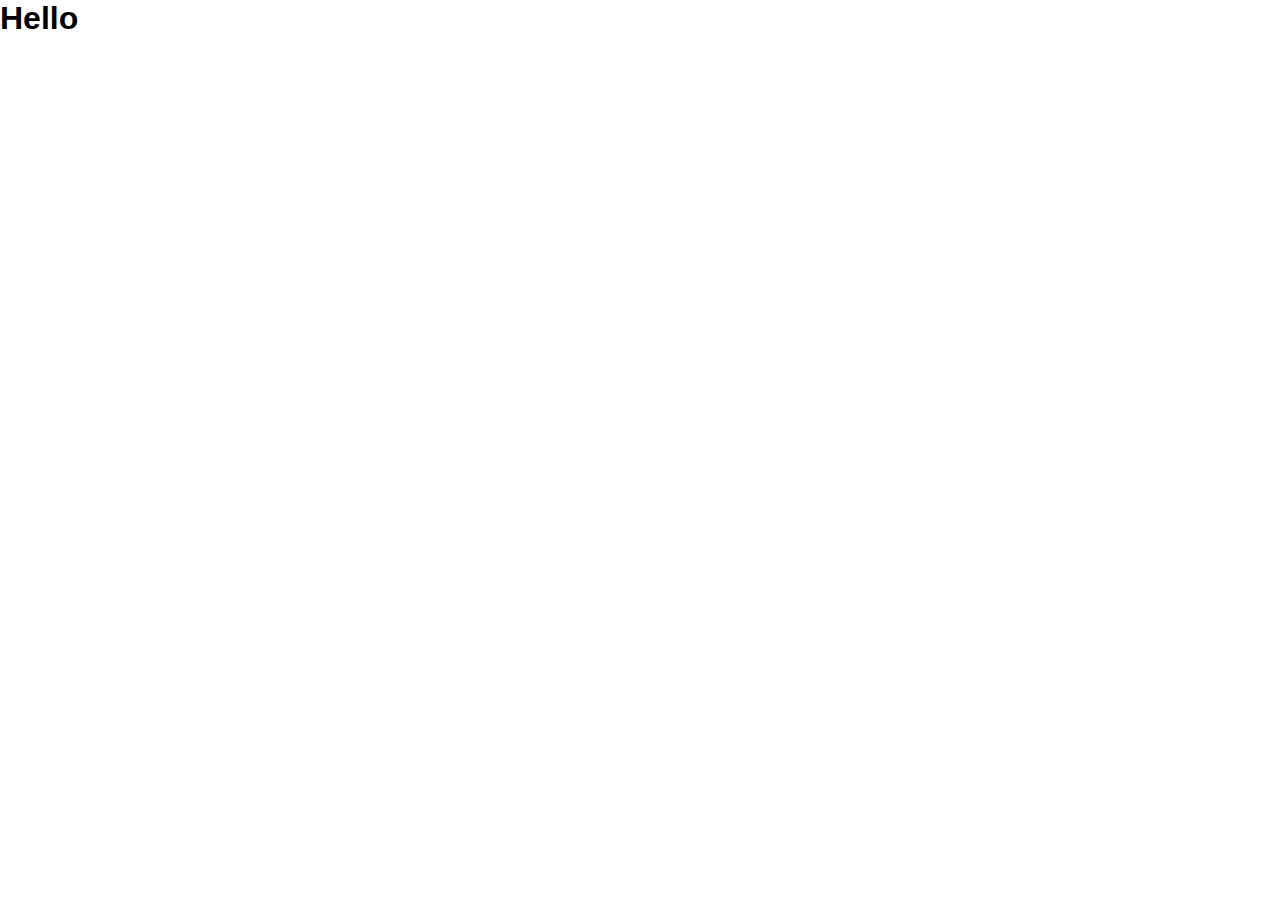
==== tech.html @ 84c8d397 "Adding files from local" ====
<!DOCTYPE html>
<html lang="en">
<head>
    <meta charset="UTF-8">
    <meta name="viewport" content="width=device-width, initial-scale=1.0">
    <title>DRAKAHARI Website</title>
    <link rel="stylesheet" href="styles.css">
</head>
<body>
<h1>Hello</h1>    
</body>
</html>
---- styles.css ----
* {
    box-sizing: border-box;
    margin: 0;
    padding: 0;
    font-family: 'Kumbh Sans', sans-serif;
}

.navbar {
    background: #131313;
    height: 80px;
    display: flex;
    justify-content: center;
    align-items: center;
    font-size: 1.2rem;
    position: sticky;
    top: 0;
    z-index: 999;
}

.navbar__container {
    display: flex;
    justify-content: space-between;
    height: 80px;
    z-index: 1;
    width: 100%;
    max-width: 1300px;
    margin: 0  auto;
    padding: 0 50px;
}

#navbar__logo {
    background-color: #ff8177;
    background-image: linear-gradient(to top, #ff0844 0%, #ffb199 100%);
    background-size: 100%;
    -webkit-background-clip: text;
    -moz-background-clip: text;
    -webkit-text-fill-color: transparent;
    -moz-text-fill-color: transparent;
    display: flex;
    align-items: center;
    cursor: pointer;
    text-decoration: none;
    font-size: 2rem;
}

.fa-gem {
    margin-right: 0.5rem;
}

.navbar__menu {
    display: flex;
    align-items: center;
    list-style: none;
    text-align: center;
}

.navbar_item {
    height: 80px;
}

.navbar__links {
    color: #fff;
    display: flex;
    align-items: center;
    justify-content: center;
    text-decoration: none;
    padding: 0 1rem;
    height: 100%;
}

.navbar__btn {
    display: flex;
    justify-content: center;
    align-items: center;
    padding: 0 1rem;
    width: 100%;
}

.button {
    display: flex;
    justify-content: center;
    align-items: center;
    text-decoration: none;
    padding: 10px 20px;
    height: 100%;
    width: 100%;
    border: none;
    outline: none;
    border-radius: 4px;
    background: #f77062;
    color: #fff;
}

.button:hover {
    background: #4837ff;
    transition: all 0.3s ease;
}

.navbar__links:hover {
    color: #f77062;
    transition: all 0.3s ease;
}

@media screen and (max-width: 960px) {
    .navbar__container {
        display: flex;
        justify-content: space-between;
        height: 80px;
        z-index: 1;
        width: 100%;
        max-width: 1300px;
        padding: 0;
    }

    .navbar__menu {
        display: grid;
        grid-template-columns: auto;
        margin: 0;
        width: 100%;
        position: absolute;
        top: -1000px;
        opacity: 0;
        transition: all 0.5s ease;
        height: 50vh;
        z-index: -1;
        background: #131313;
    }

    .navbar__menu.active {
        background: #131313;
        top: 100%;
        opacity: 1;
        transition: all 0.5s ease;
        z-index: 99;
        height: 50vh;
        font-size: 1.6rem;
    }

    #navbar__logo {
        padding-left: 25px;
    }

    .navbar__toggle .bar {
       width: 25px;
       height: 3px;
       margin: 5px auto;
       transition: all 0.3s ease-in-out;
       background: #fff;
    }

    .navbar__item {
        width: 100%;
    }

    .navbar__links {
        text-align: center;
        padding: 2rem;
        width: 100%;
        display: table;
    }

    #mobile-menu {
        position: absolute;
        top: 20%;
        right: 5%;
        transform: translate(5%, 20%);
    }

    .navbar__btn {
        padding-bottom: 2rem;
    }

    .button {
        display: flex;
        justify-content: center;
        align-items: center;
        width: 80%;
        margin: 0;
    }

    .navbar__toggle .bar {
        display: block;
        cursor: pointer;
    }

    #mobile-menu.is-active .bar:nth-child(2) {
        opacity: 0;
    }

    #mobile-menu.is-active .bar:nth-child(1) {
        transform: translateY(8px) rotate(45deg);
    }

    #mobile-menu.is-active .bar:nth-child(3) {
        transform: translateY(-8px) rotate(-45deg);
    }

    
}

.main {
    background-color: #141414;
}

.main__container {
    display: grid;
    grid-template-columns: 1fr 1fr;
    align-items: center;
    justify-self: center;
    margin: 0 auto;
    height: 90vh;
    background-color: #141414;
    z-index: 1;
    width: 100%;
    max-width: 1300px;
    padding: 0 50px;
}

.main__content h1 {
    font-size: 4rem;
    background-color: #ff8177;
    background-image: linear-gradient(to top, #ff0844 0%, #ffb199 100%);
    background-size: 100%;
    -webkit-background-clip: text;
    -moz-background-clip: text;
    -webkit-text-fill-color: transparent;
    -moz-text-fill-color: transparent;
}

.main__content h2 {
    font-size: 4rem;
    background-color: #ff8177;
    background-image: linear-gradient(to top, #b721ff 0%, #21d4fd 100%);
    background-size: 100%;
    -webkit-background-clip: text;
    -moz-background-clip: text;
    -webkit-text-fill-color: transparent;
    -moz-text-fill-color: transparent;
}

.main__content p {
    margin-top: 1rem;
    font-size: 2rem;
    font-weight: 700;
    color: #fff;
}

.main__btn {
    font-size: 1rem;
    background-image: linear-gradient(to top, #f77062 0%, #fe5196 100%);
    padding: 14px 32px;
    border: none;
    border-radius: 4px;
    color: #fff;
    margin-top: 2rem;
    cursor: pointer;
    position: relative;
    transition: all 0.35s;
    outline: none;

}

.main__btn a {
    position: relative;
    z-index: 2;
    color: #fff;
    text-decoration: none;


}

.main__btn:after {
    position: absolute;
    content: '';
    top: 0;
    left: 0;
    width: 0;
    height: 100%;
    background: #4837ff;
    transition: all 0.35s;
    border-radius: 4px;

}

.main__btn:hover {
    color: #fff;
}

.main__btn:hover:after {
    width: 100%;

}

.main__img--container {
    text-align: center;
}
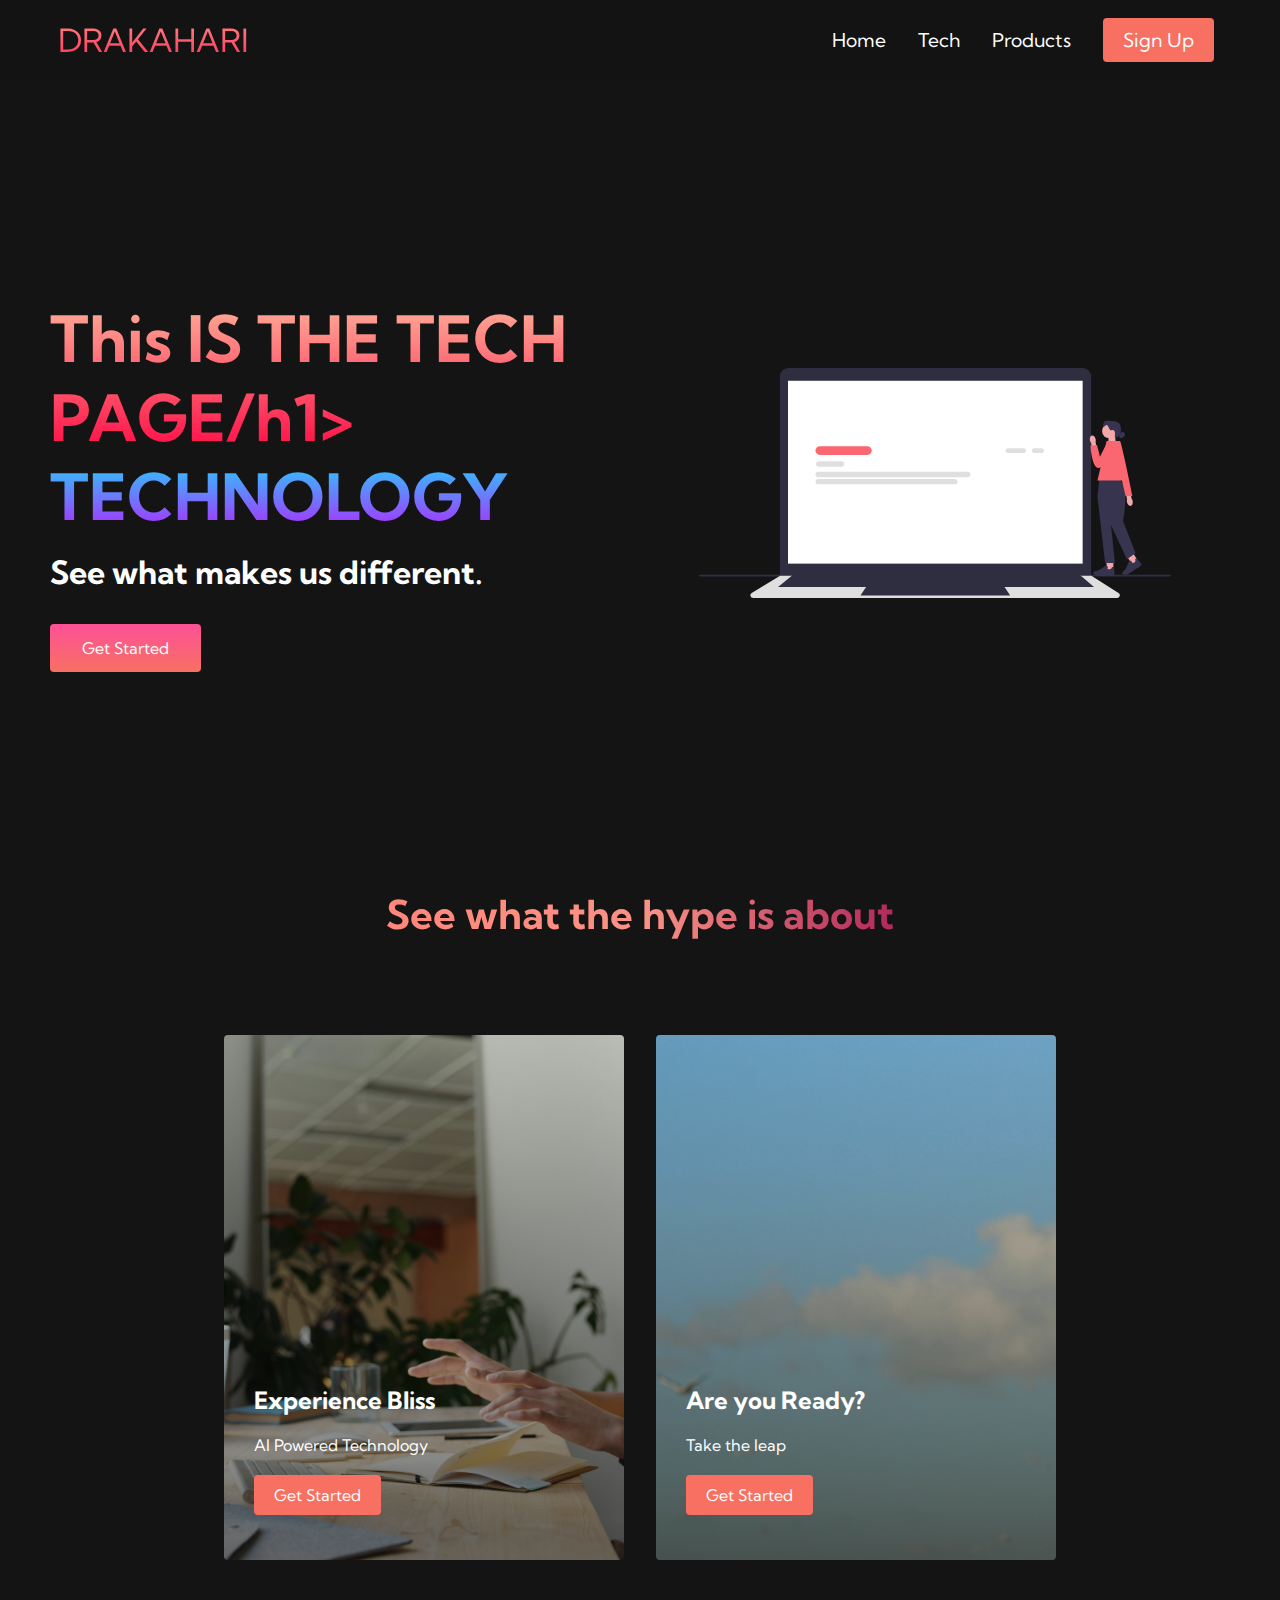
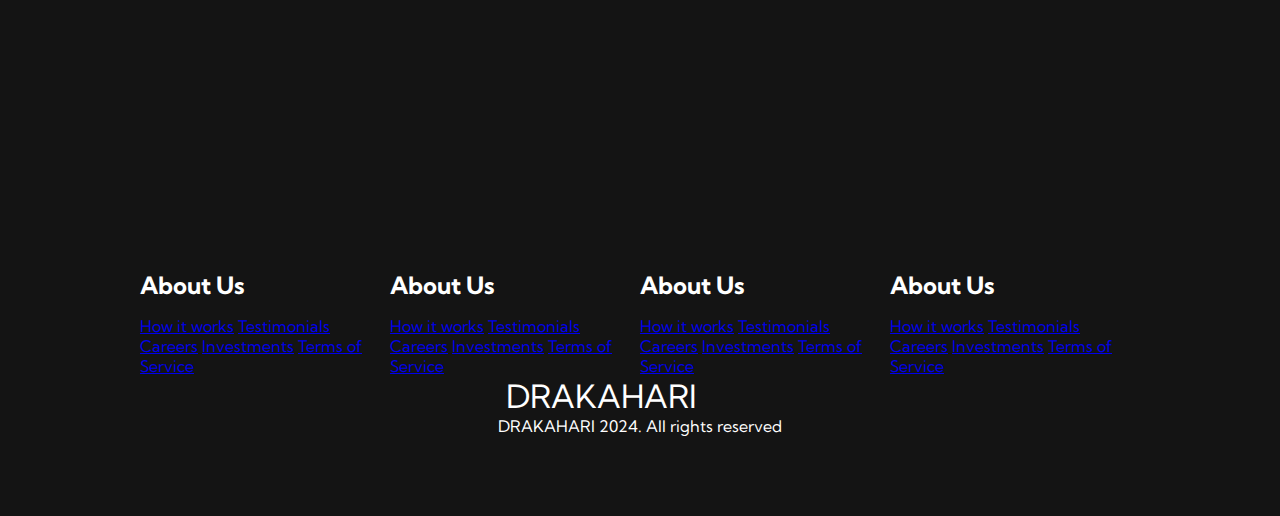
==== commit cbeff914: "all code entered" ====
--- a/tech.html
+++ b/tech.html
@@ -5,8 +5,134 @@
     <meta name="viewport" content="width=device-width, initial-scale=1.0">
     <title>DRAKAHARI Website</title>
     <link rel="stylesheet" href="styles.css">
+    <link rel="stylesheet" href="https://use.fontawesome.com/releases/v5.14.0/css/all.css"integrity="sha384-HzLeBuhoNPvSl5KYnjx0BT+WB0QEEqLprO+NBkkk5gbc67FTaL7XIGa2w1L0Xbgc" crossorigin="anonymous">
+    <link href="https://fonts.googleapis.com/css2?family=Kumbh+Sans&display=swap" rel="stylesheet">
 </head>
 <body>
-<h1>Hello</h1>    
+    <nav class="navbar">
+        <div class="navbar__container">
+            <a href="/" id="navbar__logo">
+                <i class="fas fa-gem"></i>DRAKAHARI</a>
+            <div class="navbar__toggle" id="mobile-menu">
+                <span class="bar"></span>  
+                <span class="bar"></span>  
+                <span class="bar"></span>  
+            </div>
+            <ul class="navbar__menu">
+                <li class="navbar__item">
+                    <a href="/" class="navbar__links">Home</a>
+                </li>
+                <li class="navbar__item">
+                    <a href="/tech.html" class="navbar__links">Tech</a>
+                </li>
+                <li class="navbar__item">
+                    <a href="/" class="navbar__links">Products</a>
+                </li>
+                <li class="navbar__btn">
+                    <a href="/" class="button">Sign Up</a>
+                </li>
+            </ul>
+        </div>
+    </nav>
+
+    <div class="main">
+<div class="main__container">
+    <div class="main__content">
+        <h1>This IS THE TECH PAGE/h1>
+        <h2>TECHNOLOGY</h2>
+        <p>See what makes us different.</p>
+        <button class="main__btn"><a href="/">Get Started</a></button>
+    </div>
+    <div class="main__img--container">
+        <img src="images/pic2.svg" alt="pic" id="main__img">
+    </div>
+</div>
+
+
+<div class="services">
+    <h1>See what the hype is about</h1>
+
+    <div class="services__container">
+        <div class="services__card">
+           <h2>Experience Bliss</h2> 
+           <p>AI Powered Technology</p>
+           <button>Get Started</button>
+        </div>
+        <div class="services__card">
+            <h2>Are you Ready?</h2> 
+            <p>Take the leap</p>
+            <button>Get Started</button>
+         </div>
+    </div>
+</div>
+    </div>
+
+<div class="footer__container">
+    <div class="footer__links">
+        <div class="footer__link--wrapper">
+          <div class="footer__link--items">
+            <h2>About Us</h2>
+            <a href="/">How it works</a>
+            <a href="/">Testimonials</a>
+            <a href="/">Careers</a>
+            <a href="/">Investments</a>
+            <a href="/">Terms of Service</a>
+          </div>  
+          <div class="footer__link--items">
+            <h2>About Us</h2>
+            <a href="/">How it works</a>
+            <a href="/">Testimonials</a>
+            <a href="/">Careers</a>
+            <a href="/">Investments</a>
+            <a href="/">Terms of Service</a>
+          </div> 
+        </div>
+        <div class="footer__link--wrapper">
+            <div class="footer__link--items">
+              <h2>About Us</h2>
+              <a href="/">How it works</a>
+              <a href="/">Testimonials</a>
+              <a href="/">Careers</a>
+              <a href="/">Investments</a>
+              <a href="/">Terms of Service</a>
+            </div>  
+            <div class="footer__link--items">
+              <h2>About Us</h2>
+              <a href="/">How it works</a>
+              <a href="/">Testimonials</a>
+              <a href="/">Careers</a>
+              <a href="/">Investments</a>
+              <a href="/">Terms of Service</a>
+            </div> 
+          </div>
+    </div>
+    <div class="social_media">
+        <div class="social__media--wrap">
+            <div class="footer__logo">
+                <a href="/" id="footer__logo"><i class="fas fa-gem"></i>DRAKAHARI</a>
+            </div>
+            <p class="website__rights">DRAKAHARI 2024. All rights reserved</p>
+            <div class="social__icons">
+                <a href="/" class="social__icon--link" target="_blank">
+                    <i class="fab fa-facebook"></i>
+                </a>
+                <a href="/" class="social__icon--link" target="_blank">
+                    <i class="fab fa-instagram"></i>
+                </a>
+                <a href="/" class="social__icon--link" target="_blank">
+                    <i class="fab fa-twitter"></i>
+                </a>
+                <a href="/" class="social__icon--link" target="_blank">
+                    <i class="fab fa-linkedin"></i>
+                </a>
+                <a href="/" class="social__icon--link" target="_blank">
+                    <i class="fab fa-youtube"></i>
+                </a>
+            </div>
+        </div>
+    </div>
+</div>
+
+    <script src="app.js"></script>
 </body>
-</html>+</html>
--- a/styles.css
+++ b/styles.css
@@ -295,20 +295,288 @@
     text-align: center;
 }
 
-
-
-
-
-
-
-
-
-
-
-
-
-
-
-
-
-
+#main__img {
+    height: 80%;
+    width: 80%;
+}
+
+@media screen and (max-width: 768px) {
+    .main__container {
+        display: grid;
+        grid-template-columns: auto;
+        align-items: center;
+        justify-self: center;
+        width: 100%;
+        margin: 0 auto;
+        height: 90vh;
+    }
+
+    .main__content {
+        text-align: center;
+        margin-bottom: 4rem;
+    }
+
+    .main__content h1 {
+        font-size: 2.5rem;
+        margin-top: 2rem;
+
+    }
+
+    .main__content h2 {
+        font-size: 3rem;
+    }
+
+    .main__content p {
+        margin-top: 1rem;
+        font-size: 1.5rem;
+    }
+}
+
+@media screen and (max-width: 480px) {
+    .main__content h1 {
+        font-size: 2rem;
+        margin-top: 3rem;
+
+    }
+
+    .main__content h2 {
+        font-size: 2rem;
+    }
+
+    .main__content p {
+        margin-top: 2rem;
+        font-size: 1.5rem;
+    }
+
+    .main_btn {
+        padding: 12px 36px;
+        margin: 2.5rem;
+
+    }
+}
+
+.services {
+    background: #141414;
+    display: flex;
+    flex-direction: column;
+    align-items: center;
+    height: 100vh;
+}
+
+.services h1 {
+    background-color: #ff8177;
+    background-image: linear-gradient(to right, #ff8177 0%, #ff867a 0%, #ff8c7f 21%, #f99185 52%, #cf556c 78%, #b12a5b 100%);
+    background-size: 100%;
+    margin-bottom: 5rem;
+    font-size: 2.5rem;
+    -webkit-background-clip: text;
+    -moz-background-clip: text;
+    -webkit-text-fill-color: transparent;
+    -moz-text-fill-color: transparent;
+}
+
+.services__container {
+    display: flex;
+    justify-content: center;
+    flex-wrap: wrap;
+
+}
+
+.services__card {
+    margin: 1rem;
+    height:525px;
+    width: 400px;
+    border-radius: 4px;
+    background-image: linear-gradient(to bottom, rgba(0,0,0,0) 0%, rgba(17, 17, 17, 0.6) 100%), url('/images/pic2.jpg');
+    background-size: cover;
+    position: relative;
+    color: #fff;
+
+}
+
+.services__card:nth-child(2) {
+    background-image: linear-gradient(to bottom, rgba(0,0,0,0) 0%, rgba(17, 17, 17, 0.6) 100%), url('/images/pic1.jpg');
+}
+
+.services h2 {
+    position: absolute;
+    top: 350px;
+    left: 30px;
+
+}
+.services__card p {
+    position: absolute;
+    top: 400px;
+    left: 30px;
+
+}
+
+.services__card button {
+    color: #fff;
+    padding: 10px 20px;
+    border: none;
+    outline: none;
+    border-radius: 4px;
+    background: #f77062;
+    position: absolute;
+    top: 440px;
+    left: 30px;
+    font-size: 1rem;
+    cursor: pointer;
+
+
+}
+.services__card:hover {
+    transform: scaled(1.075);
+    transition: 0.2s ease-in;
+    cursor: pointer;
+}
+@media screen and (max-width: 96px) {
+    .services {
+        height: 1600px;
+    }
+    .services h1 {
+        font-size: 2rem;
+        margin-top: 12rem;
+
+    }
+}
+@media screen and (max-width: 480px) {
+    .services {
+        height: 1400px;
+    }
+.services h1 {
+    font-size: 1.2rem;
+}
+.services__card {
+    width: 300px;
+}
+}
+
+
+
+.footer__container {
+    background-color:#141414 ;
+    padding: 5rem 0;
+    display: flex;
+    flex-direction: column;
+    justify-content: center;
+    align-items: center;
+}
+
+#footer__logo {
+    color: #fff;
+    display: flex;
+    align-items: center;
+    cursor: pointer;
+    text-decoration: none;
+    font-size: 2rem;
+}
+
+.footer__links {
+    width: 100%;
+    max-width: 1000px;
+    display: flex;
+    justify-content: center;
+}
+
+.footer__link--wrapper {
+    display: flex;
+}
+.footer__link-items {
+    display: flex;
+    flex-direction: column;
+    align-items: flex-start;
+    margin: 16px;
+    text-align: left;
+    width: 160px;
+    box-sizing: border-box;
+}
+
+.footer__link--items h2 {
+    margin-bottom: 16px;
+}
+
+.footer__link--items > h2 {
+    color: #fff;
+}
+
+.footer__link--itmes a {
+    color: #fff;
+    text-decoration: none;
+    margin-bottom: 0.5rem;
+}
+.footer__link--items a:hover {
+    color: #e9e9e9;
+    transition: 0.3s ease-out;
+}
+
+.social__icon--link {
+    color: #fff;
+    font-size: 24px;
+}
+
+.social__media {
+    max-width: 1000px;
+    width: 100%;
+}
+
+.social_media--wrap {
+  display: flex;
+  justify-content: space-between;
+  align-items: center;  
+  width: 90%;
+  max-width: 1000px;
+  margin: 40px auto 0 auto;
+}
+
+.social__icons {
+    display: flex;
+    justify-content: space-between;
+    align-items: center;
+    width: 240px;
+}
+
+.social__logo {
+    color: #fff;
+    justify-self: flex-start;
+    margin-left: 20px;
+    cursor: pointer;
+    text-decoration: none;
+    font-size: 2rem;
+    display: flex;
+    align-items: center;
+    margin-bottom: 16px;
+}
+
+.website__rights {
+    color: #fff;
+}
+
+@media screen and (max-width: 820px) {
+    .footer__links {
+        padding-top: 2rem;
+    }
+
+    #footer__logo {
+        margin-bottom: 2rem;
+    }
+    .website__rights {
+        margin-bottom: 2rem;
+    }
+
+    .footer__link--wrapper {
+        flex-direction: column;
+    }
+
+    .social__media--wrap {
+        flex-direction: column;
+    }
+}
+@media screen and (max-width: 480px) {
+    .footer__link--items {
+        margin: o;
+        padding: 10px;
+        width: 100%;
+    }
+}